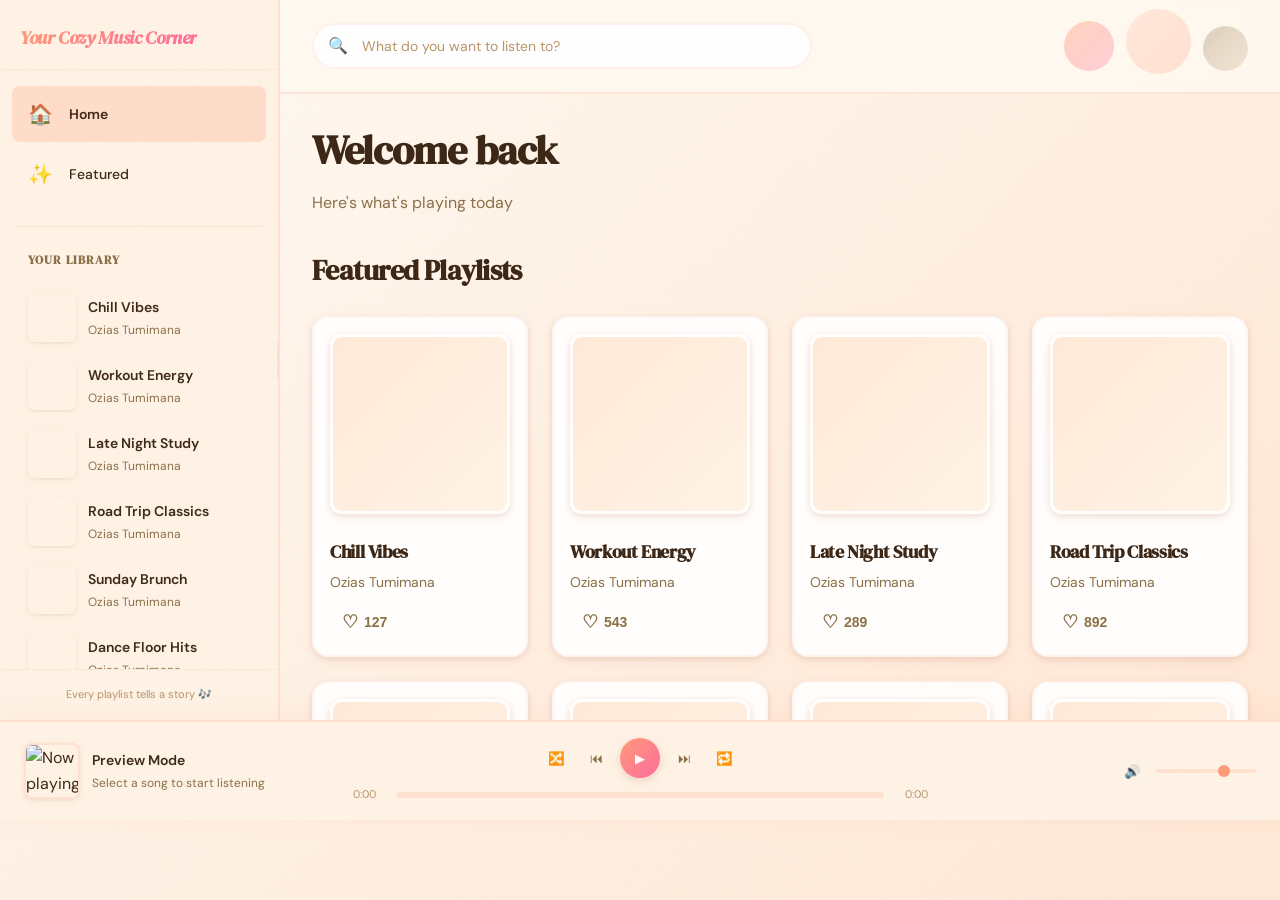
==== music-playlist-creator/app.html @ ff2e322c "final" ====
<!DOCTYPE html>
<html lang="en">
<head>
    <meta charset="UTF-8">
    <meta name="viewport" content="width=device-width, initial-scale=1.0">

    <title>Your Cozy Music Corner</title>
    <link rel="icon" type="image/svg+xml" href="assets/favicon.svg">

    <!-- Google Fonts -->
    <link rel="preconnect" href="https://fonts.googleapis.com">
    <link rel="preconnect" href="https://fonts.gstatic.com" crossorigin>
    <link href="https://fonts.googleapis.com/css2?family=DM+Sans:wght@400;500;600;700&family=DM+Serif+Display:ital@0;1&display=swap" rel="stylesheet">

    <link rel="stylesheet" href="style.css">
    <link rel="stylesheet" href="themes/theme-warm-lofi.css">
    <link rel="stylesheet" href="app-layout.css">
</head>
<body class="app-layout">
    <!-- Left Sidebar: Library (Resizable) -->
    <aside class="app-sidebar" id="app-sidebar">
        <div class="sidebar-header">
            <h1 class="sidebar-logo">Your Cozy Music Corner</h1>
        </div>

        <nav class="sidebar-nav">
            <a href="#" class="sidebar-link active" data-view="home">
                <span class="sidebar-icon">🏠</span>
                <span class="sidebar-text">Home</span>
            </a>
            <a href="#" class="sidebar-link" data-view="featured">
                <span class="sidebar-icon">✨</span>
                <span class="sidebar-text">Featured</span>
            </a>
        </nav>

        <div class="sidebar-divider"></div>

        <div class="sidebar-section">
            <h3 class="sidebar-section-title">Your Library</h3>
            <div class="library-playlists" id="library-playlists">
                <!-- Playlists will be loaded here -->
            </div>
        </div>

        <div class="sidebar-footer">
            <p class="sidebar-tagline">Every playlist tells a story 🎶</p>
        </div>

        <!-- Resize Handle -->
        <div class="sidebar-resize-handle" id="sidebar-resize-handle"></div>
    </aside>

    <!-- Main Content Area -->
    <main class="app-main" id="app-main">
        <div class="main-header">
            <div class="main-header-content">
                <div class="search-container-main">
                    <span class="search-icon">🔍</span>
                    <input
                        type="text"
                        id="main-search-input"
                        class="search-input"
                        placeholder="What do you want to listen to?"
                        aria-label="Search playlists">
                </div>
                <div class="header-graphic">
                    <div class="orb orb-1"></div>
                    <div class="orb orb-2"></div>
                    <div class="orb orb-3"></div>
                </div>
            </div>
        </div>

        <div class="main-content" id="main-content">
            <!-- Dynamic content loads here -->
        </div>
    </main>

    <!-- Bottom Playbar (Persistent) -->
    <div class="playbar" id="playbar">
        <div class="playbar-content">
            <!-- Left: Current Song Info -->
            <div class="playbar-left">
                <img src="assets/img/song.png" alt="Now playing" class="playbar-cover" id="playbar-cover">
                <div class="playbar-info">
                    <p class="playbar-title" id="playbar-title">Preview Mode</p>
                    <p class="playbar-artist" id="playbar-artist">Select a song to start listening</p>
                </div>
            </div>

            <!-- Center: Playback Controls -->
            <div class="playbar-center">
                <div class="playback-controls">
                    <button class="control-btn" id="shuffle-btn" aria-label="Shuffle">
                        <span class="control-icon">🔀</span>
                    </button>
                    <button class="control-btn" id="previous-btn" aria-label="Previous">
                        <span class="control-icon">⏮</span>
                    </button>
                    <button class="control-btn-large" id="play-pause-btn" aria-label="Play">
                        <span class="control-icon">▶</span>
                    </button>
                    <button class="control-btn" id="next-btn" aria-label="Next">
                        <span class="control-icon">⏭</span>
                    </button>
                    <button class="control-btn" id="repeat-btn" aria-label="Repeat">
                        <span class="control-icon">🔁</span>
                    </button>
                </div>
                <div class="progress-container">
                    <span class="progress-time" id="current-time">0:00</span>
                    <div class="progress-bar" id="progress-bar">
                        <div class="progress-fill" id="progress-fill"></div>
                    </div>
                    <span class="progress-time" id="total-time">0:00</span>
                </div>
            </div>

            <!-- Right: Volume -->
            <div class="playbar-right">
                <div class="volume-control">
                    <button class="control-btn" id="volume-btn" aria-label="Mute">
                        <span class="control-icon">🔊</span>
                    </button>
                    <input type="range" min="0" max="100" value="70" class="volume-slider" id="volume-slider" aria-label="Volume">
                </div>
            </div>
        </div>
    </div>

    <!-- Modal for playlist details -->
    <div id="playlist-modal" class="modal-overlay hidden">
        <div class="modal-content">
            <button class="close-button" aria-label="Close modal">&times;</button>

            <div class="modal-header">
                <img src="assets/img/playlist.png" alt="Playlist cover" class="modal-playlist-cover">
                <div class="modal-playlist-info">
                    <h2 class="modal-playlist-title">Playlist Title</h2>
                    <p class="modal-playlist-creator">Creator Name</p>
                </div>
            </div>

            <div class="modal-body">
                <div class="modal-actions">
                    <button class="shuffle-button" aria-label="Shuffle songs">
                        <span class="shuffle-icon">🔀</span> Shuffle
                    </button>
                    <button class="ai-description-button" aria-label="Get AI description">
                        <span class="ai-icon">✨</span> Get Description
                    </button>
                </div>

                <div class="ai-description-container hidden">
                    <h3 class="ai-description-label">AI Description</h3>
                    <p class="ai-description-text"></p>
                </div>

                <ul class="song-list"></ul>
            </div>
        </div>
    </div>

    <script src="musicPlayer.js"></script>
    <script src="app.js"></script>
</body>
</html>
---- music-playlist-creator/style.css ----
/* ===================================
   CSS VARIABLES - SPOTIFY DARK THEME
   =================================== */
:root {
    --bg-primary: #121212;
    --bg-secondary: #181818;
    --bg-tertiary: #282828;
    --bg-hover: #2a2a2a;

    --text-primary: #FFFFFF;
    --text-secondary: #B3B3B3;
    --text-muted: #6A6A6A;

    --accent-green: #1DB954;
    --accent-green-hover: #1ED760;
    --accent-red: #FF4646;

    --shadow-sm: 0 2px 8px rgba(0, 0, 0, 0.3);
    --shadow-md: 0 4px 12px rgba(0, 0, 0, 0.4);
    --shadow-lg: 0 8px 24px rgba(0, 0, 0, 0.5);
    --shadow-xl: 0 20px 60px rgba(0, 0, 0, 0.6);

    --radius-sm: 4px;
    --radius-md: 8px;
    --radius-lg: 12px;
    --radius-xl: 16px;

    --transition-fast: 150ms ease;
    --transition-normal: 300ms ease;
    --transition-slow: 500ms ease;
}

/* ===================================
   RESET & BASE STYLES
   =================================== */
* {
    margin: 0;
    padding: 0;
    box-sizing: border-box;
}

body {
    font-family: 'Inter', -apple-system, BlinkMacSystemFont, 'Segoe UI', 'Roboto', sans-serif;
    background-color: var(--bg-primary);
    color: var(--text-primary);
    line-height: 1.6;
    min-height: 100vh;
    display: flex;
    flex-direction: column;
}

/* ===================================
   HEADER STYLES
   Purpose: Create a sticky, glassmorphism header that stands out from content
   =================================== */
.site-header {
    background: rgba(18, 18, 18, 0.95);
    backdrop-filter: blur(10px);
    border-bottom: 1px solid rgba(255, 255, 255, 0.05);
    position: sticky;
    top: 0;
    z-index: 100;
    box-shadow: var(--shadow-sm);
}

.header-content {
    max-width: 1400px;
    margin: 0 auto;
    padding: 16px 40px;
    display: flex;
    justify-content: center;
    align-items: center;
    gap: 32px;
    position: relative;
}

.header-left {
    position: absolute;
    left: 40px;
}

.header-center {
    flex: 0 1 600px;
    max-width: 600px;
}

.header-right {
    position: absolute;
    right: 40px;
}

.site-title {
    font-size: 24px;
    font-weight: 700;
    background: linear-gradient(135deg, var(--accent-green), #1ED760);
    -webkit-background-clip: text;
    -webkit-text-fill-color: transparent;
    background-clip: text;
    letter-spacing: -0.5px;
    white-space: nowrap;
}

.main-nav {
    display: flex;
    gap: 32px;
}

.nav-link {
    color: var(--text-secondary);
    text-decoration: none;
    font-size: 16px;
    font-weight: 600;
    position: relative;
    transition: color var(--transition-fast);
    padding: 8px 0;
}

.nav-link:hover {
    color: var(--text-primary);
}

.nav-link.active {
    color: var(--text-primary);
}

.nav-link.active::after {
    content: '';
    position: absolute;
    bottom: 0;
    left: 0;
    width: 100%;
    height: 2px;
    background: var(--accent-green);
    border-radius: 2px;
}

/* ===================================
   MAIN CONTENT AREA
   =================================== */
.main-content {
    flex: 1;
    max-width: 1400px;
    width: 100%;
    margin: 0 auto;
    padding: 40px;
}

.playlist-gallery {
    width: 100%;
}

.gallery-subtitle {
    text-align: center;
    font-size: 18px;
    color: var(--text-secondary);
    margin-bottom: 32px;
    font-weight: 500;
    letter-spacing: 0.5px;
}

/* ===================================
   SEARCH BAR (IN HEADER - SPOTIFY STYLE)
   =================================== */
.search-container {
    position: relative;
    width: 100%;
}

.search-input {
    width: 100%;
    padding: 12px 48px;
    background: var(--bg-secondary);
    border: none;
    border-radius: 500px;
    color: var(--text-primary);
    font-size: 14px;
    transition: all var(--transition-fast);
}

.search-input:focus {
    outline: none;
    background: var(--bg-tertiary);
    box-shadow: 0 0 0 2px var(--accent-green);
}

.search-input::placeholder {
    color: var(--text-muted);
}

.search-icon {
    position: absolute;
    left: 18px;
    top: 50%;
    transform: translateY(-50%);
    font-size: 16px;
    pointer-events: none;
    color: var(--text-muted);
}

/* ===================================
   GALLERY HEADER (SORT ONLY)
   =================================== */
.gallery-header {
    display: flex;
    justify-content: space-between;
    align-items: center;
    margin-bottom: 32px;
    flex-wrap: wrap;
    gap: 16px;
}

.sort-container {
    display: flex;
    align-items: center;
    gap: 12px;
}

.sort-label {
    font-size: 14px;
    font-weight: 600;
    color: var(--text-secondary);
    white-space: nowrap;
}

.sort-select {
    padding: 8px 16px;
    background: transparent;
    border: 1px solid rgba(255, 255, 255, 0.1);
    border-radius: var(--radius-md);
    color: var(--text-primary);
    font-size: 13px;
    font-weight: 600;
    cursor: pointer;
    transition: all var(--transition-fast);
    min-width: 140px;
}

.sort-select:hover {
    background: var(--bg-secondary);
}

.sort-select:focus {
    outline: none;
    border-color: var(--accent-green);
}

/* ===================================
   PLAYLIST CARDS GRID
   Purpose: Create a responsive grid that displays 4-6 cards per row with consistent spacing
   =================================== */
.playlist-cards {
    display: grid;
    grid-template-columns: repeat(auto-fill, minmax(240px, 1fr));
    gap: 24px;
    animation: fadeIn var(--transition-slow);
}

.no-playlists,
.error-message {
    grid-column: 1 / -1;
    text-align: center;
    padding: 60px 20px;
    color: var(--text-secondary);
    font-size: 18px;
}

.error-message {
    color: var(--accent-red);
}

/* Loading skeleton screens */
.skeleton-card {
    background: var(--bg-secondary);
    border-radius: var(--radius-lg);
    padding: 16px;
    animation: pulse 1.5s ease-in-out infinite;
}

.skeleton-cover {
    width: 100%;
    aspect-ratio: 1 / 1;
    background: linear-gradient(90deg, var(--bg-tertiary) 25%, var(--bg-hover) 50%, var(--bg-tertiary) 75%);
    background-size: 200% 100%;
    border-radius: var(--radius-md);
    animation: shimmer 2s infinite;
    margin-bottom: 16px;
}

.skeleton-title {
    height: 20px;
    background: linear-gradient(90deg, var(--bg-tertiary) 25%, var(--bg-hover) 50%, var(--bg-tertiary) 75%);
    background-size: 200% 100%;
    border-radius: 4px;
    margin-bottom: 8px;
    animation: shimmer 2s infinite;
}

.skeleton-text {
    height: 14px;
    width: 60%;
    background: linear-gradient(90deg, var(--bg-tertiary) 25%, var(--bg-hover) 50%, var(--bg-tertiary) 75%);
    background-size: 200% 100%;
    border-radius: 4px;
    animation: shimmer 2s infinite;
}

@keyframes shimmer {
    0% { background-position: 200% 0; }
    100% { background-position: -200% 0; }
}

@keyframes pulse {
    0%, 100% { opacity: 1; }
    50% { opacity: 0.8; }
}

@keyframes fadeIn {
    from {
        opacity: 0;
        transform: translateY(20px);
    }
    to {
        opacity: 1;
        transform: translateY(0);
    }
}

/* ===================================
   PLAYLIST CARD
   Purpose: Cards should lift on hover with shadow, feel interactive and premium
   =================================== */
.playlist-card {
    background: var(--bg-secondary);
    border-radius: var(--radius-lg);
    padding: 16px;
    transition: all var(--transition-normal);
    cursor: pointer;
    position: relative;
    overflow: hidden;
}

.playlist-card::before {
    content: '';
    position: absolute;
    top: 0;
    left: 0;
    right: 0;
    bottom: 0;
    background: linear-gradient(135deg, rgba(29, 185, 84, 0.1), rgba(30, 215, 96, 0.05));
    opacity: 0;
    transition: opacity var(--transition-normal);
}

.playlist-card:hover {
    background: var(--bg-tertiary);
    transform: translateY(-8px);
    box-shadow: var(--shadow-lg);
}

.playlist-card:hover::before {
    opacity: 1;
}

.playlist-cover-wrapper {
    position: relative;
    margin-bottom: 16px;
}

.genre-tag {
    display: none;
}

.playlist-cover {
    width: 100%;
    aspect-ratio: 1 / 1;
    object-fit: cover;
    border-radius: var(--radius-md);
    box-shadow: var(--shadow-md);
    transition: transform var(--transition-normal);
    background: linear-gradient(135deg, var(--bg-tertiary) 0%, var(--bg-secondary) 100%);
}

/* Fallback for broken images - shows a music note icon */
.playlist-cover[src*="unsplash"] {
    position: relative;
}

.playlist-cover:not([src]), .playlist-cover[src=""] {
    background: linear-gradient(135deg, var(--bg-tertiary) 0%, var(--bg-secondary) 100%);
}

.playlist-card:hover .playlist-cover {
    transform: scale(1.05);
}

.playlist-info {
    position: relative;
    z-index: 1;
}

.playlist-title {
    font-size: 18px;
    font-weight: 700;
    color: var(--text-primary);
    margin-bottom: 4px;
    overflow: hidden;
    text-overflow: ellipsis;
    white-space: nowrap;
}

.playlist-creator {
    font-size: 14px;
    color: var(--text-secondary);
    margin-bottom: 12px;
}

.playlist-footer {
    display: flex;
    align-items: center;
    justify-content: flex-start;
}

/* Playlist Actions Container */
.playlist-actions {
    display: flex;
    align-items: center;
    justify-content: flex-start;
    position: relative;
    z-index: 10;
    margin-top: 8px;
}

/* ===================================
   LIKE BUTTON
   Purpose: Instagram-style heart animation with smooth color transition
   =================================== */
.like-button {
    background: none;
    border: none;
    color: var(--text-secondary);
    cursor: pointer;
    display: flex;
    align-items: center;
    gap: 6px;
    font-size: 14px;
    font-weight: 600;
    padding: 6px 12px;
    border-radius: var(--radius-sm);
    transition: all var(--transition-fast);
    position: relative;
    z-index: 20;
}

.like-button:hover {
    background: rgba(255, 255, 255, 0.1);
}

.heart-icon {
    font-size: 18px;
    transition: transform var(--transition-fast);
}

.like-button:hover .heart-icon {
    transform: scale(1.2);
}

.like-button.liked {
    color: var(--accent-red);
}

.like-button.liked .heart-icon {
    animation: heartPop 0.3s ease;
}

@keyframes heartPop {
    0% { transform: scale(1); }
    50% { transform: scale(1.3); }
    100% { transform: scale(1); }
}

/* ===================================
   FOOTER
   Purpose: Subtle footer that doesn't compete with main content
   =================================== */
.site-footer {
    background: var(--bg-secondary);
    border-top: 1px solid rgba(255, 255, 255, 0.05);
    padding: 40px 40px 24px;
    color: var(--text-muted);
    margin-top: auto;
    margin-bottom: 84px;
}

.footer-content {
    max-width: 1400px;
    margin: 0 auto;
    display: grid;
    grid-template-columns: repeat(auto-fit, minmax(200px, 1fr));
    gap: 32px;
    margin-bottom: 24px;
}

.footer-section {
    display: flex;
    flex-direction: column;
    gap: 12px;
}

.footer-heading {
    font-size: 16px;
    font-weight: 700;
    color: var(--text-primary);
    margin: 0;
}

.footer-tagline {
    font-size: 14px;
    color: var(--text-secondary);
    margin: 0;
}

.footer-subheading {
    font-size: 14px;
    font-weight: 600;
    color: var(--text-primary);
    margin: 0 0 8px 0;
}

.footer-links {
    list-style: none;
    padding: 0;
    margin: 0;
    display: flex;
    flex-direction: column;
    gap: 8px;
}

.footer-link {
    color: var(--text-secondary);
    text-decoration: none;
    font-size: 14px;
    transition: color var(--transition-fast);
}

.footer-link:hover {
    color: var(--text-primary);
}

.footer-social {
    display: flex;
    gap: 16px;
}

.social-icon {
    font-size: 24px;
    text-decoration: none;
    transition: transform var(--transition-fast);
}

.social-icon:hover {
    transform: scale(1.2);
}

.footer-bottom {
    text-align: center;
    padding-top: 24px;
    border-top: 1px solid rgba(255, 255, 255, 0.05);
    font-size: 12px;
    color: var(--text-muted);
}

/* ===================================
   MODAL OVERLAY
   Purpose: Full-viewport overlay with blur and dark background
   =================================== */
.modal-overlay {
    position: fixed;
    top: 0;
    left: 0;
    width: 100%;
    height: 100%;
    background: rgba(0, 0, 0, 0.85);
    backdrop-filter: blur(8px);
    display: flex;
    justify-content: center;
    align-items: center;
    z-index: 2000;
    padding: 20px;
    animation: fadeInModal 0.3s ease;
}

@keyframes fadeInModal {
    from {
        opacity: 0;
    }
    to {
        opacity: 1;
    }
}

.modal-overlay.hidden {
    display: none;
}

/* ===================================
   MODAL CONTENT
   Purpose: Premium floating card with smooth entrance animation
   =================================== */
.modal-content {
    background: var(--bg-secondary);
    border-radius: var(--radius-xl);
    max-width: 800px;
    width: 100%;
    max-height: 90vh;
    overflow-y: auto;
    box-shadow: var(--shadow-xl);
    position: relative;
    animation: slideUp 0.3s ease;
}

@keyframes slideUp {
    from {
        opacity: 0;
        transform: translateY(50px) scale(0.95);
    }
    to {
        opacity: 1;
        transform: translateY(0) scale(1);
    }
}

.close-button {
    position: absolute;
    top: 20px;
    right: 20px;
    background: rgba(255, 255, 255, 0.1);
    border: none;
    color: var(--text-secondary);
    font-size: 28px;
    width: 40px;
    height: 40px;
    border-radius: 50%;
    cursor: pointer;
    display: flex;
    align-items: center;
    justify-content: center;
    transition: all var(--transition-fast);
    z-index: 10;
}

.close-button:hover {
    background: rgba(255, 255, 255, 0.2);
    color: var(--text-primary);
    transform: rotate(90deg);
}

/* ===================================
   MODAL HEADER
   Purpose: Display playlist info prominently at top of modal
   =================================== */
.modal-header {
    display: flex;
    gap: 24px;
    padding: 40px;
    border-bottom: 1px solid rgba(255, 255, 255, 0.1);
    align-items: center;
}

.modal-playlist-cover {
    width: 180px;
    height: 180px;
    object-fit: cover;
    border-radius: var(--radius-lg);
    box-shadow: var(--shadow-lg);
    flex-shrink: 0;
}

.modal-playlist-info {
    flex: 1;
}

.modal-playlist-title {
    font-size: 32px;
    font-weight: 700;
    color: var(--text-primary);
    margin-bottom: 8px;
}

.modal-playlist-creator {
    font-size: 16px;
    color: var(--text-secondary);
}

/* ===================================
   MODAL BODY & ACTIONS
   =================================== */
.modal-body {
    padding: 32px 40px 40px;
}

.modal-actions {
    display: flex;
    gap: 16px;
    margin-bottom: 24px;
}

.shuffle-button {
    background: var(--accent-green);
    color: var(--text-primary);
    border: none;
    padding: 12px 24px;
    border-radius: 24px;
    font-size: 14px;
    font-weight: 600;
    cursor: pointer;
    display: flex;
    align-items: center;
    gap: 8px;
    transition: all var(--transition-fast);
    box-shadow: var(--shadow-sm);
}

.shuffle-button:hover {
    background: var(--accent-green-hover);
    transform: scale(1.05);
    box-shadow: var(--shadow-md);
}

.shuffle-button:active {
    transform: scale(0.98);
}

.ai-description-button {
    background: linear-gradient(135deg, #667eea 0%, #764ba2 100%);
    color: var(--text-primary);
    border: none;
    padding: 12px 24px;
    border-radius: 24px;
    font-size: 14px;
    font-weight: 600;
    cursor: pointer;
    display: flex;
    align-items: center;
    gap: 8px;
    transition: all var(--transition-fast);
    box-shadow: var(--shadow-sm);
}

.ai-description-button:hover {
    transform: scale(1.05);
    box-shadow: var(--shadow-md);
}

.ai-description-button:active {
    transform: scale(0.98);
}

.ai-description-button:disabled {
    opacity: 0.6;
    cursor: not-allowed;
    transform: scale(1);
}

/* AI Description Container */
.ai-description-container {
    background: var(--bg-tertiary);
    border-left: 3px solid #667eea;
    padding: 20px;
    border-radius: var(--radius-md);
    margin-bottom: 24px;
    animation: slideDown 0.3s ease;
}

.ai-description-container.hidden {
    display: none;
}

@keyframes slideDown {
    from {
        opacity: 0;
        transform: translateY(-10px);
    }
    to {
        opacity: 1;
        transform: translateY(0);
    }
}

.ai-description-label {
    font-size: 14px;
    font-weight: 600;
    color: #667eea;
    text-transform: uppercase;
    letter-spacing: 0.5px;
    margin-bottom: 12px;
}

.ai-description-text {
    font-size: 16px;
    line-height: 1.6;
    color: var(--text-primary);
    margin: 0;
}

.ai-description-text.loading {
    color: var(--text-secondary);
    font-style: italic;
}

/* ===================================
   SONG LIST
   Purpose: Clean, scannable list with alternating subtle backgrounds
   =================================== */
.song-list {
    list-style: none;
    display: flex;
    flex-direction: column;
    gap: 8px;
}

.song-item {
    display: flex;
    align-items: center;
    gap: 16px;
    padding: 12px;
    border-radius: var(--radius-md);
    transition: background var(--transition-fast);
    position: relative;
}

.song-play-button {
    width: 36px;
    height: 36px;
    border-radius: 50%;
    background: linear-gradient(135deg, var(--accent-green), var(--accent-green-hover));
    border: none;
    cursor: pointer;
    display: flex;
    align-items: center;
    justify-content: center;
    font-size: 14px;
    flex-shrink: 0;
    transition: all 0.3s cubic-bezier(0.4, 0, 0.2, 1);
    box-shadow: var(--shadow-sm);
}

.song-play-button:hover {
    transform: scale(1.1);
    box-shadow: var(--shadow-md);
}

.song-play-button:active {
    transform: scale(0.95);
}

.song-play-button.playing {
    background: linear-gradient(135deg, #FF6B9D, #FF8FB4);
}

.song-item:hover {
    background: var(--bg-tertiary);
}

.song-item:nth-child(odd) {
    background: rgba(255, 255, 255, 0.02);
}

.song-item:nth-child(odd):hover {
    background: var(--bg-tertiary);
}

.song-cover {
    width: 48px;
    height: 48px;
    object-fit: cover;
    border-radius: var(--radius-sm);
    flex-shrink: 0;
}

.song-info {
    flex: 1;
    min-width: 0;
}

.song-title {
    font-size: 16px;
    font-weight: 600;
    color: var(--text-primary);
    overflow: hidden;
    text-overflow: ellipsis;
    white-space: nowrap;
    margin-bottom: 2px;
}

.song-artist {
    font-size: 14px;
    color: var(--text-secondary);
    overflow: hidden;
    text-overflow: ellipsis;
    white-space: nowrap;
}

.song-album {
    font-size: 12px;
    color: var(--text-muted);
    overflow: hidden;
    text-overflow: ellipsis;
    white-space: nowrap;
    margin-top: 2px;
}

.song-duration {
    font-size: 14px;
    color: var(--text-secondary);
    font-variant-numeric: tabular-nums;
    flex-shrink: 0;
}

/* ===================================
   RESPONSIVE DESIGN
   =================================== */

@media (max-width: 1024px) {
    .playlist-cards {
        grid-template-columns: repeat(auto-fill, minmax(200px, 1fr));
        gap: 20px;
    }

    .main-content {
        padding: 32px 24px;
    }
}

@media (max-width: 968px) {
    .header-content {
        flex-direction: column;
        gap: 16px;
    }

    .header-left {
        position: static;
        order: 1;
    }

    .header-center {
        order: 2;
        width: 100%;
        max-width: 100%;
    }

    .header-right {
        position: static;
        order: 3;
    }
}

@media (max-width: 768px) {
    .header-content {
        padding: 16px 24px;
    }

    .site-title {
        font-size: 20px;
    }

    .main-nav {
        gap: 20px;
    }

    .search-input {
        font-size: 14px;
        padding: 10px 40px;
    }

    .playlist-cards {
        grid-template-columns: repeat(auto-fill, minmax(160px, 1fr));
        gap: 16px;
    }

    .modal-header {
        flex-direction: column;
        text-align: center;
        padding: 32px 24px;
    }

    .modal-playlist-cover {
        width: 200px;
        height: 200px;
    }

    .modal-playlist-title {
        font-size: 24px;
    }

    .modal-body {
        padding: 24px;
    }

    .song-item {
        gap: 12px;
    }

    .song-album {
        display: none;
    }
}

@media (max-width: 480px) {
    .playlist-cards {
        grid-template-columns: repeat(auto-fill, minmax(140px, 1fr));
        gap: 12px;
    }

    .main-content {
        padding: 20px 16px;
    }

    .site-footer {
        padding: 16px;
        font-size: 12px;
    }
}

/* ===================================
   NOW PLAYING BAR
   Purpose: Fixed bottom bar showing current track
   =================================== */
.now-playing-bar {
    position: fixed;
    bottom: 0;
    left: 0;
    right: 0;
    background: var(--bg-secondary);
    border-top: 1px solid rgba(255, 255, 255, 0.1);
    padding: 12px 24px;
    z-index: 1000;
    transition: transform var(--transition-normal);
}

.now-playing-bar.hidden {
    transform: translateY(100%);
}

.now-playing-content {
    max-width: 1400px;
    margin: 0 auto;
    display: grid;
    grid-template-columns: 1fr 2fr 1fr;
    gap: 24px;
    align-items: center;
}

.now-playing-left {
    display: flex;
    align-items: center;
    gap: 12px;
    min-width: 0;
}

.now-playing-cover {
    width: 56px;
    height: 56px;
    border-radius: var(--radius-sm);
    object-fit: cover;
    flex-shrink: 0;
    box-shadow: var(--shadow-sm);
}

.now-playing-info {
    min-width: 0;
    flex: 1;
}

.now-playing-title {
    font-size: 14px;
    font-weight: 600;
    color: var(--text-primary);
    margin: 0;
    overflow: hidden;
    text-overflow: ellipsis;
    white-space: nowrap;
}

.now-playing-artist {
    font-size: 12px;
    color: var(--text-secondary);
    margin: 0;
    overflow: hidden;
    text-overflow: ellipsis;
    white-space: nowrap;
}

.now-playing-center {
    display: flex;
    flex-direction: column;
    gap: 8px;
}

.progress-container {
    width: 100%;
}

.progress-bar {
    width: 100%;
    height: 4px;
    background: var(--bg-tertiary);
    border-radius: 2px;
    overflow: hidden;
}

.progress-fill {
    height: 100%;
    background: var(--accent-green);
    width: 0%;
    transition: width 0.1s linear;
}

@keyframes progressAnimate {
    from {
        width: 0%;
    }
    to {
        width: 100%;
    }
}

.now-playing-right {
    display: flex;
    justify-content: flex-end;
    align-items: center;
}

.volume-icon {
    font-size: 20px;
    color: var(--text-secondary);
}

@media (max-width: 768px) {
    .now-playing-content {
        grid-template-columns: 1fr auto;
        gap: 12px;
    }

    .now-playing-center {
        grid-column: 1 / -1;
        order: 3;
    }

    .now-playing-left {
        order: 1;
    }

    .now-playing-right {
        order: 2;
    }

    .now-playing-cover {
        width: 48px;
        height: 48px;
    }
}

/* Add padding to body to account for fixed now-playing bar */
body {
    padding-bottom: 84px;
}

/* ===================================
   CUSTOM SCROLLBAR (WEBKIT BROWSERS)
   Purpose: Match Spotify's sleek scrollbar design
   =================================== */
::-webkit-scrollbar {
    width: 12px;
}

::-webkit-scrollbar-track {
    background: var(--bg-primary);
}

::-webkit-scrollbar-thumb {
    background: var(--bg-tertiary);
    border-radius: 6px;
}

::-webkit-scrollbar-thumb:hover {
    background: var(--bg-hover);
}

/* ===================================
   FEATURED PAGE LAYOUT
   Purpose: Hero-style split layout showcasing one playlist
   =================================== */
.featured-main {
    flex: 1;
    padding: 40px 20px;
    max-width: 1400px;
    margin: 0 auto;
    width: 100%;
}

.featured-container {
    display: grid;
    grid-template-columns: 40% 60%;
    gap: 60px;
    min-height: 600px;
}

/* Left side: Hero section with large cover */
.featured-hero {
    display: flex;
    flex-direction: column;
    align-items: center;
    gap: 24px;
    position: sticky;
    top: 40px;
    height: fit-content;
}

.featured-cover {
    width: 100%;
    max-width: 400px;
    aspect-ratio: 1 / 1;
    object-fit: cover;
    border-radius: var(--radius-lg);
    box-shadow: var(--shadow-xl);
    transition: transform var(--transition-normal);
}

.featured-cover:hover {
    transform: scale(1.02);
}

.featured-info {
    text-align: center;
    width: 100%;
}

.featured-title {
    font-size: 32px;
    font-weight: 700;
    margin-bottom: 8px;
    color: var(--text-primary);
}

.featured-creator {
    font-size: 18px;
    color: var(--text-secondary);
    margin-bottom: 16px;
}

.featured-like-button {
    background: none;
    border: 2px solid var(--text-secondary);
    color: var(--text-secondary);
    cursor: pointer;
    display: inline-flex;
    align-items: center;
    gap: 8px;
    font-size: 16px;
    font-weight: 600;
    padding: 10px 20px;
    border-radius: 24px;
    transition: all var(--transition-fast);
}

.featured-like-button:hover {
    border-color: var(--text-primary);
    color: var(--text-primary);
    transform: scale(1.05);
}

.featured-like-button.liked {
    border-color: var(--accent-red);
    color: var(--accent-red);
}

.featured-like-button .heart-icon {
    font-size: 20px;
}

/* Right side: Song list */
.featured-songs-container {
    display: flex;
    flex-direction: column;
    gap: 20px;
}

.featured-songs-header {
    font-size: 24px;
    font-weight: 700;
    color: var(--text-primary);
    border-bottom: 2px solid var(--bg-tertiary);
    padding-bottom: 12px;
}

.featured-song-list {
    list-style: none;
    display: flex;
    flex-direction: column;
    gap: 8px;
}

/* Reuse song-item styles from modal */
.featured-song-list .song-item {
    background: var(--bg-secondary);
    padding: 12px;
    border-radius: var(--radius-md);
    display: flex;
    align-items: center;
    gap: 16px;
    transition: background var(--transition-fast);
}

.featured-song-list .song-item:hover {
    background: var(--bg-tertiary);
}

/* Responsive: Stack vertically on mobile */
@media (max-width: 968px) {
    .featured-container {
        grid-template-columns: 1fr;
        gap: 40px;
    }

    .featured-hero {
        position: static;
    }

    .featured-cover {
        max-width: 300px;
    }

    .featured-title {
        font-size: 28px;
    }
}
---- music-playlist-creator/themes/theme-warm-lofi.css ----
/* ===================================
   THEME: WARM LO-FI (Peachy Cream)
   Vibe: Cozy coffee shop, soft sunset
   =================================== */

:root {
    /* Warm cream background with peachy accents */
    --bg-primary: #FFF8F0;
    --bg-secondary: #FFF3E6;
    --bg-tertiary: #FFE8D6;
    --bg-hover: #FFE0CC;

    --text-primary: #3D2817;
    --text-secondary: #8B6F47;
    --text-muted: #B8956A;

    --accent-green: #FF9A76;  /* Peachy coral */
    --accent-green-hover: #FF8C5A;
    --accent-red: #FF6B6B;

    /* Enhanced colored shadows with peachy glow */
    --shadow-sm: 0 2px 8px rgba(255, 154, 118, 0.1), 0 1px 3px rgba(61, 40, 23, 0.08);
    --shadow-md: 0 4px 12px rgba(255, 154, 118, 0.15), 0 2px 6px rgba(61, 40, 23, 0.1);
    --shadow-lg: 0 8px 24px rgba(255, 154, 118, 0.2), 0 4px 12px rgba(61, 40, 23, 0.12);
    --shadow-xl: 0 20px 60px rgba(255, 154, 118, 0.25), 0 8px 24px rgba(61, 40, 23, 0.15);
    --shadow-glow: 0 0 20px rgba(255, 154, 118, 0.3), 0 0 40px rgba(255, 154, 118, 0.15);

    --radius-sm: 8px;
    --radius-md: 12px;
    --radius-lg: 16px;
    --radius-xl: 24px;
}

/* Custom Typography */
body {
    font-family: 'DM Sans', -apple-system, BlinkMacSystemFont, 'Segoe UI', sans-serif;
}

h1, h2, h3, h4, h5, h6,
.site-title,
.playlist-title,
.modal-playlist-title,
.featured-title,
.gallery-subtitle {
    font-family: 'DM Serif Display', Georgia, serif;
    letter-spacing: -0.02em;
}

.site-title {
    font-style: italic;
}

body {
    background: linear-gradient(135deg, #FFF8F0 0%, #FFE8D6 100%);
}

.site-header {
    background: rgba(255, 248, 240, 0.95);
    border-bottom: 2px solid rgba(255, 154, 118, 0.2);
}

.site-title {
    background: linear-gradient(135deg, #FF9A76, #FF6B9D);
    -webkit-background-clip: text;
    -webkit-text-fill-color: transparent;
    background-clip: text;
}

.playlist-card {
    background: rgba(255, 255, 255, 0.9);
    backdrop-filter: blur(10px);
    border: 2px solid rgba(255, 154, 118, 0.1);
    box-shadow: var(--shadow-md);
    transition: all 0.4s cubic-bezier(0.4, 0, 0.2, 1);
}

.playlist-card::before {
    background: linear-gradient(135deg, rgba(255, 154, 118, 0.15), rgba(255, 107, 157, 0.1));
}

.playlist-card:hover {
    border-color: rgba(255, 154, 118, 0.3);
    box-shadow: var(--shadow-xl), var(--shadow-glow);
    transform: translateY(-12px) scale(1.02);
}

/* Polaroid-style cover frames */
.playlist-cover-wrapper {
    position: relative;
    margin-bottom: 16px;
}

.playlist-cover {
    width: 100%;
    aspect-ratio: 1 / 1;
    object-fit: cover;
    border-radius: 12px;
    box-shadow: var(--shadow-md);
    transition: all 0.4s cubic-bezier(0.4, 0, 0.2, 1);
    border: 3px solid rgba(255, 255, 255, 0.95);
    background: linear-gradient(135deg, var(--bg-tertiary) 0%, var(--bg-secondary) 100%);
}

.playlist-cover::before {
    content: '';
    position: absolute;
    inset: 0;
    border-radius: 12px;
    background: linear-gradient(135deg, rgba(255, 154, 118, 0.15), rgba(255, 107, 157, 0.1));
    opacity: 0;
    transition: opacity 0.4s ease;
}

.playlist-card:hover .playlist-cover {
    transform: scale(1.05) rotate(2deg);
    box-shadow: var(--shadow-lg);
    border-color: rgba(255, 255, 255, 1);
}

.playlist-card:hover .playlist-cover::before {
    opacity: 1;
}

/* Genre tags - floating badges */
.genre-tag {
    position: absolute;
    top: 12px;
    right: 12px;
    padding: 6px 14px;
    border-radius: 20px;
    font-size: 12px;
    font-weight: 600;
    font-family: 'DM Sans', sans-serif;
    letter-spacing: 0.3px;
    backdrop-filter: blur(12px);
    box-shadow: var(--shadow-sm);
    z-index: 2;
    transition: all var(--transition-fast);
}

/* Genre tag colors */
.genre-tag {
    background: rgba(255, 154, 118, 0.9);
    color: #FFF;
}

.playlist-card:hover .genre-tag {
    transform: translateY(-2px) scale(1.05);
    box-shadow: var(--shadow-md);
}

/* Add texture overlay with musical elements */
body::before {
    content: '';
    position: fixed;
    top: 0;
    left: 0;
    right: 0;
    bottom: 0;
    background-image: url('data:image/svg+xml;utf8,<svg xmlns="http://www.w3.org/2000/svg" width="100" height="100"><filter id="noise"><feTurbulence type="fractalNoise" baseFrequency="0.9" numOctaves="4" /></filter><rect width="100" height="100" filter="url(%23noise)" opacity="0.03" /></svg>');
    pointer-events: none;
    z-index: 1;
}

/* Floating musical notes decoration */
.playlist-gallery::before {
    content: '♪';
    position: absolute;
    top: 100px;
    right: 10%;
    font-size: 48px;
    color: rgba(255, 154, 118, 0.08);
    animation: floatNote 8s ease-in-out infinite;
    pointer-events: none;
}

.playlist-gallery::after {
    content: '♫';
    position: absolute;
    bottom: 150px;
    left: 8%;
    font-size: 56px;
    color: rgba(255, 107, 157, 0.08);
    animation: floatNote 10s ease-in-out infinite 2s;
    pointer-events: none;
}

@keyframes floatNote {
    0%, 100% {
        transform: translateY(0px) rotate(0deg);
        opacity: 0.08;
    }
    50% {
        transform: translateY(-20px) rotate(5deg);
        opacity: 0.12;
    }
}

.main-content {
    position: relative;
    z-index: 2;
}

/* Subtle vine accent - very light background texture */
.site-header::before {
    content: '';
    position: absolute;
    top: 0;
    left: 0;
    right: 0;
    bottom: 0;
    background-image: url('data:image/svg+xml;utf8,<svg xmlns="http://www.w3.org/2000/svg" viewBox="0 0 1400 100" preserveAspectRatio="none"><path d="M0,50 Q200,30 400,50 T800,50 Q1000,35 1200,50 T1400,50" stroke="%23A8D5BA" stroke-width="1.5" fill="none" opacity="0.15"/><ellipse cx="300" cy="45" rx="6" ry="10" fill="%23A8D5BA" opacity="0.12" transform="rotate(-25 300 45)"/><ellipse cx="700" cy="52" rx="6" ry="10" fill="%23A8D5BA" opacity="0.12" transform="rotate(25 700 52)"/><ellipse cx="1100" cy="48" rx="6" ry="10" fill="%23A8D5BA" opacity="0.12" transform="rotate(-20 1100 48)"/></svg>');
    background-repeat: no-repeat;
    background-position: center;
    background-size: 100% 100%;
    opacity: 0.5;
    pointer-events: none;
    z-index: 0;
}

/* Animated cozy corner illustration (coffee + headphones + vinyl) */
.site-header::after,
.home-header::after {
    content: '';
    position: absolute;
    right: 20px;
    top: 50%;
    transform: translateY(-50%);
    width: 100px;
    height: 70px;
    background:
        /* Coffee cup */
        radial-gradient(circle at 20% 60%, #8B6F47 0%, #8B6F47 18%, transparent 18%),
        radial-gradient(circle at 20% 65%, #B8956A 0%, #B8956A 22%, transparent 22%),
        /* Coffee steam */
        radial-gradient(ellipse at 15% 40%, rgba(139, 111, 71, 0.25) 0%, transparent 35%),
        radial-gradient(ellipse at 25% 35%, rgba(139, 111, 71, 0.2) 0%, transparent 30%),
        /* Headphones */
        radial-gradient(circle at 50% 50%, #FF9A76 0%, #FF9A76 16%, transparent 16%),
        radial-gradient(circle at 75% 50%, #FF9A76 0%, #FF9A76 16%, transparent 16%),
        linear-gradient(90deg, transparent 42%, #FF8C5A 42%, #FF8C5A 52%, transparent 52%),
        /* Small vinyl record */
        radial-gradient(circle at 85% 70%, #3D2817 0%, #3D2817 10%, transparent 10%),
        radial-gradient(circle at 85% 70%, #FF9A76 0%, #FF9A76 13%, transparent 13%);
    background-size:
        100% 100%,
        100% 100%,
        18px 35px,
        22px 40px,
        100% 100%,
        100% 100%,
        100% 100%,
        100% 100%,
        100% 100%;
    background-repeat: no-repeat;
    opacity: 0.5;
    animation: gentleFloat 6s ease-in-out infinite;
    pointer-events: none;
    z-index: 0;
}

@keyframes gentleFloat {
    0%, 100% { transform: translateY(-50%) translateY(0px); }
    50% { transform: translateY(-50%) translateY(-5px); }
}

.site-header .header-content {
    position: relative;
    z-index: 1;
}

/* Enhanced button styling with ripple effect */
.shuffle-button,
.ai-description-button {
    border-radius: 24px;
    font-weight: 600;
    box-shadow: var(--shadow-sm);
    position: relative;
    overflow: hidden;
    transition: all 0.3s cubic-bezier(0.4, 0, 0.2, 1);
}

.shuffle-button::before,
.ai-description-button::before {
    content: '';
    position: absolute;
    top: 50%;
    left: 50%;
    width: 0;
    height: 0;
    border-radius: 50%;
    background: rgba(255, 255, 255, 0.3);
    transform: translate(-50%, -50%);
    transition: width 0.6s, height 0.6s;
}

.shuffle-button:hover::before,
.ai-description-button:hover::before {
    width: 300px;
    height: 300px;
}

.shuffle-button {
    background: linear-gradient(135deg, #FF9A76, #FF8C5A);
}

.ai-description-button {
    background: linear-gradient(135deg, #FF6B9D, #FF8FB4);
}

.shuffle-button:hover,
.ai-description-button:hover {
    box-shadow: var(--shadow-md), var(--shadow-glow);
    transform: translateY(-2px) scale(1.03);
}

.shuffle-button:active,
.ai-description-button:active {
    transform: translateY(0) scale(0.98);
}

/* Header search styling */
.header-center .search-input {
    background: rgba(255, 255, 255, 0.95);
    border: 2px solid rgba(255, 154, 118, 0.15);
    color: var(--text-primary);
}

.header-center .search-input:focus {
    border-color: rgba(255, 154, 118, 0.5);
    box-shadow: 0 0 0 3px rgba(255, 154, 118, 0.1);
    background: #FFFFFF;
}

.header-center .search-input::placeholder {
    color: var(--text-muted);
}

.header-center .search-icon {
    color: var(--text-secondary);
}

/* Sort dropdown styling */
.sort-select {
    background: transparent;
    border: 1px solid rgba(255, 154, 118, 0.2);
    border-radius: 12px;
    color: var(--text-primary);
}

.sort-select:hover {
    background: rgba(255, 255, 255, 0.5);
    border-color: rgba(255, 154, 118, 0.3);
}

.sort-select:focus {
    border-color: rgba(255, 154, 118, 0.5);
    box-shadow: 0 0 0 2px rgba(255, 154, 118, 0.1);
}

.sort-label {
    color: var(--text-secondary);
    font-weight: 600;
}

/* Modal styling */
.modal-content {
    background: linear-gradient(135deg, #FFF8F0 0%, #FFF3E6 100%);
    border: 2px solid rgba(255, 154, 118, 0.2);
}

.close-button {
    background: rgba(255, 154, 118, 0.15);
    color: var(--text-primary);
}

.close-button:hover {
    background: rgba(255, 154, 118, 0.3);
}

/* Enhanced like button with bounce */
.like-button {
    transition: all 0.3s cubic-bezier(0.68, -0.55, 0.265, 1.55);
}

.like-button:hover {
    transform: scale(1.15);
    background: rgba(255, 154, 118, 0.15);
}

.like-button.liked .heart-icon {
    animation: heartBounce 0.5s cubic-bezier(0.68, -0.55, 0.265, 1.55);
}

@keyframes heartBounce {
    0% { transform: scale(1); }
    25% { transform: scale(1.4) rotate(-10deg); }
    50% { transform: scale(1.2) rotate(10deg); }
    75% { transform: scale(1.3) rotate(-5deg); }
    100% { transform: scale(1) rotate(0deg); }
}

/* Smooth navigation link transitions */
.nav-link {
    transition: all 0.3s cubic-bezier(0.4, 0, 0.2, 1);
}

.nav-link:hover {
    transform: translateY(-2px);
    color: var(--accent-green);
}

.nav-link.active::after {
    animation: slideIn 0.4s cubic-bezier(0.4, 0, 0.2, 1);
}

@keyframes slideIn {
    from {
        width: 0;
        opacity: 0;
    }
    to {
        width: 100%;
        opacity: 1;
    }
}

/* Enhanced Footer */
.site-footer {
    background: linear-gradient(135deg, rgba(255, 243, 230, 0.95), rgba(255, 232, 214, 0.95));
    border-top: 2px solid rgba(255, 154, 118, 0.2);
    padding: 48px 40px 24px;
    margin-top: 80px;
}

.footer-content {
    max-width: 1400px;
    margin: 0 auto;
    display: grid;
    grid-template-columns: 2fr 1fr 1fr;
    gap: 48px;
    margin-bottom: 32px;
}

.footer-section {
    display: flex;
    flex-direction: column;
    gap: 12px;
}

.footer-heading {
    font-family: 'DM Serif Display', serif;
    font-size: 24px;
    font-style: italic;
    color: var(--text-primary);
    margin: 0;
    background: linear-gradient(135deg, #FF9A76, #FF6B9D);
    -webkit-background-clip: text;
    -webkit-text-fill-color: transparent;
    background-clip: text;
}

.footer-tagline {
    font-size: 14px;
    color: var(--text-secondary);
    margin: 0;
}

.footer-subheading {
    font-family: 'DM Sans', sans-serif;
    font-size: 14px;
    font-weight: 700;
    text-transform: uppercase;
    letter-spacing: 1px;
    color: var(--text-primary);
    margin: 0 0 8px 0;
}

.footer-links {
    list-style: none;
    padding: 0;
    margin: 0;
    display: flex;
    flex-direction: column;
    gap: 8px;
}

.footer-link {
    color: var(--text-secondary);
    text-decoration: none;
    font-size: 14px;
    transition: all 0.3s ease;
    display: inline-block;
}

.footer-link:hover {
    color: var(--accent-green);
    transform: translateX(4px);
}

.footer-social {
    display: flex;
    gap: 12px;
}

.social-icon {
    width: 40px;
    height: 40px;
    display: flex;
    align-items: center;
    justify-content: center;
    background: rgba(255, 154, 118, 0.15);
    border-radius: 50%;
    text-decoration: none;
    font-size: 20px;
    transition: all 0.3s cubic-bezier(0.4, 0, 0.2, 1);
}

.social-icon:hover {
    background: rgba(255, 154, 118, 0.3);
    transform: translateY(-4px) scale(1.1);
    box-shadow: var(--shadow-md);
}

.footer-bottom {
    text-align: center;
    padding-top: 24px;
    border-top: 1px solid rgba(255, 154, 118, 0.15);
    color: var(--text-muted);
    font-size: 13px;
}

@media (max-width: 768px) {
    .footer-content {
        grid-template-columns: 1fr;
        gap: 32px;
    }

    .site-footer {
        padding: 32px 24px 16px;
        margin-top: 60px;
    }
}

/* Smooth scroll behavior */
html {
    scroll-behavior: smooth;
}

/* Enhanced Featured Page Hero */
.featured-hero {
    background: linear-gradient(135deg, rgba(255, 154, 118, 0.08), rgba(255, 107, 157, 0.08));
    padding: 32px;
    border-radius: 24px;
    backdrop-filter: blur(12px);
    border: 2px solid rgba(255, 154, 118, 0.15);
    box-shadow: var(--shadow-lg);
}

.featured-cover {
    border: 4px solid rgba(255, 255, 255, 0.95);
    box-shadow: var(--shadow-xl), var(--shadow-glow);
    position: relative;
}

.featured-cover::after {
    content: '✨ Featured';
    position: absolute;
    top: -12px;
    left: 50%;
    transform: translateX(-50%);
    background: linear-gradient(135deg, #FF9A76, #FF6B9D);
    color: white;
    padding: 6px 20px;
    border-radius: 20px;
    font-size: 12px;
    font-weight: 700;
    font-family: 'DM Sans', sans-serif;
    letter-spacing: 0.5px;
    text-transform: uppercase;
    box-shadow: var(--shadow-md);
}

.featured-title {
    font-size: 36px;
    line-height: 1.2;
}

.featured-info {
    background: rgba(255, 255, 255, 0.5);
    padding: 24px;
    border-radius: 20px;
    backdrop-filter: blur(8px);
}

/* Empty State Illustration */
.empty-state {
    grid-column: 1 / -1;
    text-align: center;
    padding: 80px 20px;
    display: flex;
    flex-direction: column;
    align-items: center;
    gap: 16px;
}

.empty-illustration {
    font-size: 80px;
    opacity: 0.6;
    animation: gentleBob 3s ease-in-out infinite;
}

@keyframes gentleBob {
    0%, 100% { transform: translateY(0px); }
    50% { transform: translateY(-10px); }
}

.empty-title {
    font-family: 'DM Serif Display', serif;
    font-size: 28px;
    color: var(--text-primary);
    margin: 0;
}

.empty-message {
    font-size: 16px;
    color: var(--text-secondary);
    margin: 0;
    max-width: 400px;
}

.empty-hint {
    font-size: 14px;
    color: var(--text-muted);
    margin: 8px 0 0 0;
}

/* Now Playing Bar */
.now-playing-bar {
    position: fixed;
    bottom: 0;
    left: 0;
    right: 0;
    background: rgba(255, 243, 230, 0.98);
    backdrop-filter: blur(16px);
    border-top: 2px solid rgba(255, 154, 118, 0.2);
    padding: 12px 20px;
    box-shadow: 0 -4px 24px rgba(255, 154, 118, 0.1);
    z-index: 1000;
    animation: slideUp 0.5s cubic-bezier(0.4, 0, 0.2, 1);
}

.now-playing-bar.hidden {
    display: none;
}

@keyframes slideUp {
    from {
        transform: translateY(100%);
        opacity: 0;
    }
    to {
        transform: translateY(0);
        opacity: 1;
    }
}

.now-playing-content {
    max-width: 1400px;
    margin: 0 auto;
    display: grid;
    grid-template-columns: 1fr 2fr 1fr;
    gap: 24px;
    align-items: center;
}

.now-playing-left {
    display: flex;
    gap: 12px;
    align-items: center;
}

.now-playing-cover {
    width: 48px;
    height: 48px;
    border-radius: 8px;
    object-fit: cover;
    border: 2px solid rgba(255, 154, 118, 0.2);
    box-shadow: var(--shadow-sm);
}

.now-playing-info {
    display: flex;
    flex-direction: column;
    gap: 2px;
    min-width: 0;
}

.now-playing-title {
    font-size: 14px;
    font-weight: 600;
    color: var(--text-primary);
    margin: 0;
    white-space: nowrap;
    overflow: hidden;
    text-overflow: ellipsis;
}

.now-playing-artist {
    font-size: 12px;
    color: var(--text-secondary);
    margin: 0;
    white-space: nowrap;
    overflow: hidden;
    text-overflow: ellipsis;
}

.now-playing-center {
    display: flex;
    align-items: center;
    gap: 12px;
}

.progress-container {
    flex: 1;
}

.progress-bar {
    width: 100%;
    height: 6px;
    background: rgba(255, 154, 118, 0.2);
    border-radius: 3px;
    overflow: hidden;
}

.progress-fill {
    height: 100%;
    background: linear-gradient(90deg, #FF9A76, #FF6B9D);
    border-radius: 3px;
    width: 0%;
    /* Duration set dynamically by JavaScript based on song length */
}

@keyframes progressAnimate {
    0% { width: 0%; }
    100% { width: 100%; }
}

.now-playing-right {
    display: flex;
    justify-content: flex-end;
}

.volume-icon {
    font-size: 20px;
    opacity: 0.7;
    transition: all 0.3s ease;
    cursor: pointer;
}

.volume-icon:hover {
    opacity: 1;
    transform: scale(1.2);
}

@media (max-width: 768px) {
    .now-playing-content {
        grid-template-columns: 1fr auto;
        gap: 12px;
    }

    .now-playing-center {
        grid-column: 1 / -1;
        order: 3;
    }

    .now-playing-right {
        order: 2;
    }
}

/* Adjust footer margin for now playing bar */
body {
    padding-bottom: 80px;
}

@media (max-width: 968px) {
    .site-header::after,
    .home-header::after {
        display: none;
    }
}

@media (max-width: 768px) {
    .site-header::before {
        opacity: 0.3;
    }
}
---- music-playlist-creator/app-layout.css ----
/* ===================================
   APP LAYOUT - Sidebar + Main + Playbar
   =================================== */

.app-layout {
    display: grid;
    grid-template-columns: var(--sidebar-width, 280px) 1fr;
    grid-template-rows: 1fr 100px;
    height: 100vh;
    overflow: hidden;
}

/* ===================================
   SIDEBAR
   =================================== */

.app-sidebar {
    grid-column: 1;
    grid-row: 1 / 2;
    background: rgba(255, 243, 230, 0.98);
    backdrop-filter: blur(10px);
    border-right: 2px solid rgba(255, 154, 118, 0.2);
    display: flex;
    flex-direction: column;
    overflow-y: auto;
    position: relative;
    min-width: 200px;
    max-width: 500px;
}

.sidebar-header {
    padding: 24px 20px 16px;
    display: flex;
    align-items: center;
    justify-content: space-between;
    border-bottom: 1px solid rgba(255, 154, 118, 0.15);
}

.sidebar-logo {
    font-family: 'DM Serif Display', serif;
    font-style: italic;
    font-size: 18px;
    background: linear-gradient(135deg, #FF9A76, #FF6B9D);
    -webkit-background-clip: text;
    -webkit-text-fill-color: transparent;
    background-clip: text;
    margin: 0;
    transition: opacity 0.3s;
}

/* Sidebar Resize Handle */
.sidebar-resize-handle {
    position: absolute;
    right: -4px;
    top: 0;
    bottom: 0;
    width: 8px;
    cursor: ew-resize;
    background: transparent;
    z-index: 10;
    transition: background 0.2s;
}

.sidebar-resize-handle:hover,
.sidebar-resize-handle.resizing {
    background: rgba(255, 154, 118, 0.3);
}

.sidebar-resize-handle::after {
    content: '';
    position: absolute;
    right: 3px;
    top: 50%;
    transform: translateY(-50%);
    width: 2px;
    height: 40px;
    background: rgba(255, 154, 118, 0.2);
    border-radius: 1px;
}

.sidebar-nav {
    padding: 16px 12px;
    display: flex;
    flex-direction: column;
    gap: 4px;
}

.sidebar-link {
    display: flex;
    align-items: center;
    gap: 16px;
    padding: 12px 16px;
    border-radius: 8px;
    text-decoration: none;
    color: var(--text-primary);
    font-weight: 500;
    font-size: 14px;
    transition: all 0.2s;
    cursor: pointer;
}

.sidebar-link:hover {
    background: rgba(255, 154, 118, 0.15);
}

.sidebar-link.active {
    background: rgba(255, 154, 118, 0.25);
    font-weight: 600;
}

.sidebar-icon {
    font-size: 20px;
    min-width: 24px;
    text-align: center;
}

.sidebar-text {
    transition: opacity 0.3s;
}

.sidebar-divider {
    height: 1px;
    background: rgba(255, 154, 118, 0.2);
    margin: 8px 16px;
}

.sidebar-section {
    padding: 8px 12px;
    flex: 1;
    overflow-y: auto;
}

.sidebar-section-title {
    font-size: 12px;
    font-weight: 700;
    text-transform: uppercase;
    letter-spacing: 1px;
    color: var(--text-secondary);
    padding: 8px 16px;
    margin: 0 0 8px 0;
    transition: opacity 0.3s;
}

.library-playlists {
    display: flex;
    flex-direction: column;
    gap: 4px;
}

.library-playlist-item {
    display: flex;
    align-items: center;
    gap: 12px;
    padding: 8px 16px;
    border-radius: 8px;
    cursor: pointer;
    transition: all 0.2s;
}

.library-playlist-item:hover {
    background: rgba(255, 154, 118, 0.15);
}

.library-playlist-cover {
    width: 48px;
    height: 48px;
    border-radius: 6px;
    object-fit: cover;
    box-shadow: var(--shadow-sm);
    flex-shrink: 0;
}

.library-playlist-info {
    flex: 1;
    min-width: 0;
}

.library-playlist-title {
    font-size: 14px;
    font-weight: 600;
    color: var(--text-primary);
    margin: 0 0 2px 0;
    white-space: nowrap;
    overflow: hidden;
    text-overflow: ellipsis;
}

.library-playlist-creator {
    font-size: 12px;
    color: var(--text-secondary);
    margin: 0;
    white-space: nowrap;
    overflow: hidden;
    text-overflow: ellipsis;
}

.sidebar-footer {
    padding: 16px 20px;
    border-top: 1px solid rgba(255, 154, 118, 0.15);
}

.sidebar-tagline {
    font-size: 11px;
    color: var(--text-muted);
    margin: 0;
    text-align: center;
    transition: opacity 0.3s;
}

/* Remove collapsed state styles - using resize instead */

/* ===================================
   MAIN CONTENT
   =================================== */

.app-main {
    grid-column: 2;
    grid-row: 1;
    display: flex;
    flex-direction: column;
    overflow-y: auto;
    background: linear-gradient(135deg, #FFF8F0 0%, #FFE8D6 100%);
}

.main-header {
    position: sticky;
    top: 0;
    background: rgba(255, 248, 240, 0.95);
    backdrop-filter: blur(16px);
    border-bottom: 2px solid rgba(255, 154, 118, 0.2);
    padding: 16px 32px;
    z-index: 50;
}

.main-header-content {
    display: flex;
    align-items: center;
    justify-content: space-between;
    max-width: 1200px;
    width: 100%;
}

.header-graphic {
    display: flex;
    align-items: center;
    gap: 12px;
    padding-left: 20px;
    position: relative;
    height: 60px;
}

.orb {
    border-radius: 50%;
    position: relative;
    animation: float 4s ease-in-out infinite;
}

.orb-1 {
    width: 50px;
    height: 50px;
    background: linear-gradient(135deg, rgba(255, 154, 118, 0.4), rgba(255, 107, 157, 0.3));
    animation-delay: 0s;
}

.orb-2 {
    width: 65px;
    height: 65px;
    background: linear-gradient(135deg, rgba(255, 200, 180, 0.35), rgba(255, 154, 118, 0.25));
    animation-delay: 0.5s;
    margin-top: -10px;
}

.orb-3 {
    width: 45px;
    height: 45px;
    background: linear-gradient(135deg, rgba(139, 111, 71, 0.3), rgba(184, 149, 106, 0.2));
    animation-delay: 1s;
    margin-top: 5px;
}

@keyframes float {
    0%, 100% {
        transform: translateY(0px);
    }
    50% {
        transform: translateY(-8px);
    }
}

.search-container-main {
    position: relative;
    flex: 1;
    max-width: 500px;
}

.search-container-main .search-icon {
    position: absolute;
    left: 16px;
    top: 50%;
    transform: translateY(-50%);
    font-size: 16px;
    color: var(--text-secondary);
    pointer-events: none;
}

.search-container-main .search-input {
    width: 100%;
    padding: 12px 16px 12px 48px;
    border-radius: 24px;
    border: 2px solid rgba(255, 154, 118, 0.15);
    background: rgba(255, 255, 255, 0.95);
    font-size: 14px;
    font-family: 'DM Sans', sans-serif;
    color: var(--text-primary);
    transition: all 0.3s;
}

.search-container-main .search-input:focus {
    outline: none;
    border-color: rgba(255, 154, 118, 0.5);
    box-shadow: 0 0 0 3px rgba(255, 154, 118, 0.1);
    background: #FFFFFF;
}

.main-content {
    padding: 24px 32px 120px;
    max-width: 1200px;
    width: 100%;
}

/* ===================================
   PLAYBAR
   =================================== */

.playbar {
    grid-column: 1 / -1;
    grid-row: 2;
    background: rgba(255, 243, 230, 0.98);
    backdrop-filter: blur(16px);
    border-top: 2px solid rgba(255, 154, 118, 0.2);
    padding: 16px 24px;
    box-shadow: 0 -4px 24px rgba(255, 154, 118, 0.1);
    height: 100px;
    display: flex;
    align-items: center;
}

.playbar-content {
    display: grid;
    grid-template-columns: 1fr 2fr 1fr;
    gap: 24px;
    align-items: center;
    width: 100%;
    max-width: 100%;
}

.playbar-left {
    display: flex;
    gap: 12px;
    align-items: center;
}

.playbar-cover {
    width: 56px;
    height: 56px;
    border-radius: 8px;
    object-fit: cover;
    border: 2px solid rgba(255, 154, 118, 0.2);
    box-shadow: var(--shadow-sm);
}

.playbar-info {
    flex: 1;
    min-width: 0;
}

.playbar-title {
    font-size: 14px;
    font-weight: 600;
    color: var(--text-primary);
    margin: 0 0 2px 0;
    white-space: nowrap;
    overflow: hidden;
    text-overflow: ellipsis;
}

.playbar-artist {
    font-size: 12px;
    color: var(--text-secondary);
    margin: 0;
    white-space: nowrap;
    overflow: hidden;
    text-overflow: ellipsis;
}

.playbar-center {
    display: flex;
    flex-direction: column;
    gap: 8px;
}

.playback-controls {
    display: flex;
    gap: 8px;
    align-items: center;
    justify-content: center;
}

.control-btn {
    width: 32px;
    height: 32px;
    border-radius: 50%;
    background: transparent;
    border: none;
    cursor: pointer;
    display: flex;
    align-items: center;
    justify-content: center;
    transition: all 0.2s;
    color: var(--text-secondary);
}

.control-btn:hover {
    background: rgba(255, 154, 118, 0.15);
    color: var(--text-primary);
}

.control-btn-large {
    width: 40px;
    height: 40px;
    border-radius: 50%;
    background: linear-gradient(135deg, #FF9A76, #FF6B9D);
    border: none;
    cursor: pointer;
    display: flex;
    align-items: center;
    justify-content: center;
    color: white;
    box-shadow: var(--shadow-md);
    transition: all 0.2s;
}

.control-btn-large:hover {
    transform: scale(1.1);
}

.progress-container {
    display: flex;
    align-items: center;
    gap: 12px;
}

.progress-time {
    font-size: 11px;
    color: var(--text-muted);
    min-width: 40px;
    text-align: center;
}

.progress-bar {
    flex: 1;
    height: 6px;
    background: rgba(255, 154, 118, 0.2);
    border-radius: 3px;
    cursor: pointer;
}

.progress-fill {
    height: 100%;
    background: linear-gradient(90deg, #FF9A76, #FF6B9D);
    border-radius: 3px;
    width: 0%;
}

.playbar-right {
    display: flex;
    justify-content: flex-end;
}

.volume-control {
    display: flex;
    gap: 8px;
    align-items: center;
}

.volume-slider {
    width: 100px;
    height: 4px;
    border-radius: 2px;
    background: rgba(255, 154, 118, 0.2);
    outline: none;
    -webkit-appearance: none;
}

.volume-slider::-webkit-slider-thumb {
    -webkit-appearance: none;
    width: 12px;
    height: 12px;
    border-radius: 50%;
    background: var(--accent-green);
    cursor: pointer;
}

/* ===================================
   RESPONSIVE
   =================================== */

@media (max-width: 768px) {
    .app-layout {
        grid-template-columns: 1fr;
        grid-template-rows: auto 1fr 90px;
    }

    .app-sidebar {
        grid-row: 1;
        border-right: none;
        border-bottom: 2px solid rgba(255, 154, 118, 0.2);
    }

    .app-main {
        grid-row: 2;
    }

    .playbar {
        grid-row: 3;
    }

    .playbar-content {
        grid-template-columns: 1fr;
        gap: 12px;
    }

    .volume-control {
        display: none;
    }
}
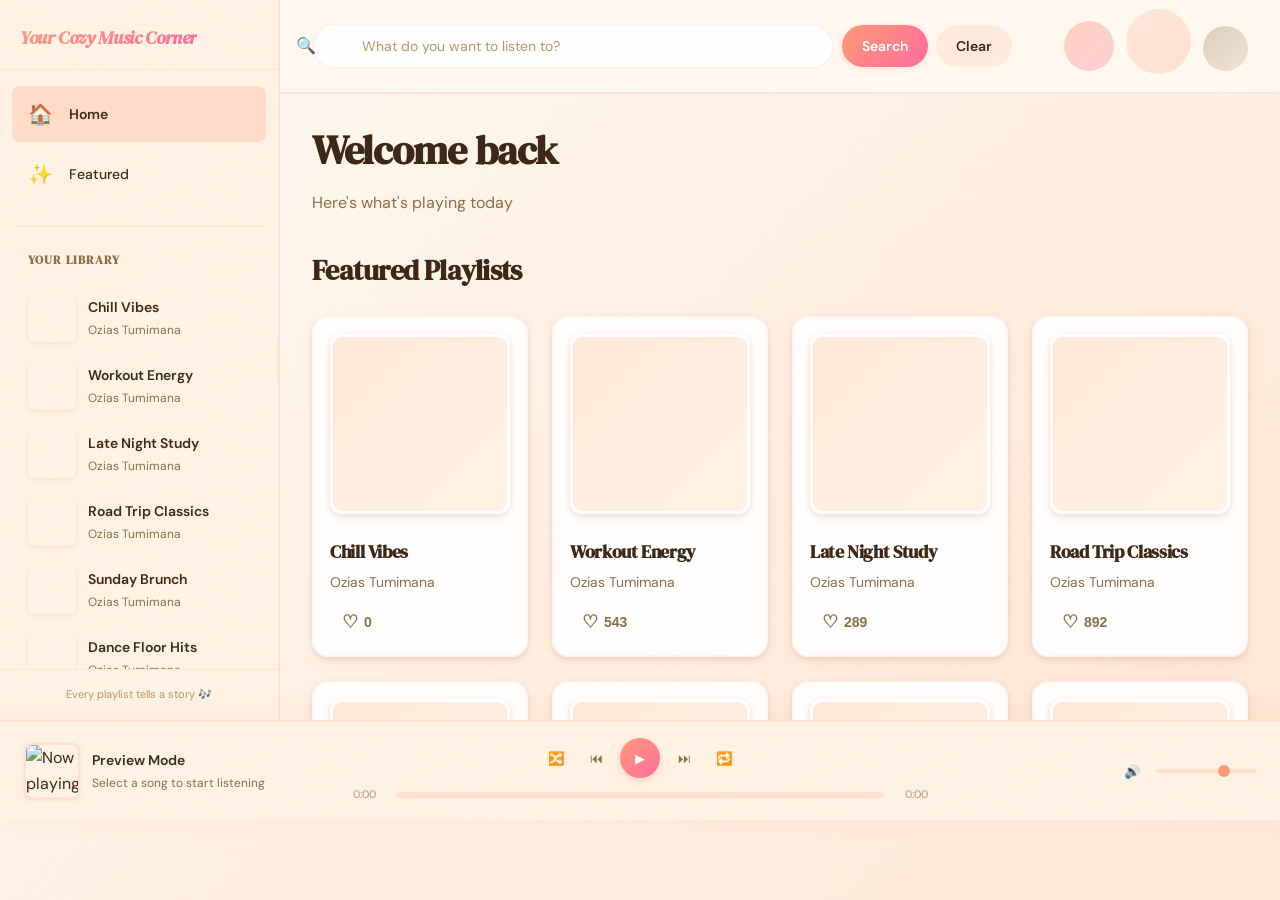
==== commit 07da54ae: "Sync" ====
--- a/music-playlist-creator/app.html
+++ b/music-playlist-creator/app.html
@@ -63,6 +63,8 @@
                         class="search-input"
                         placeholder="What do you want to listen to?"
                         aria-label="Search playlists">
+                    <button id="search-button" class="search-button" aria-label="Search">Search</button>
+                    <button id="clear-button" class="clear-button" aria-label="Clear search">Clear</button>
                 </div>
                 <div class="header-graphic">
                     <div class="orb orb-1"></div>
--- a/music-playlist-creator/app-layout.css
+++ b/music-playlist-creator/app-layout.css
@@ -288,9 +288,11 @@
 }
 
 .search-container-main {
-    position: relative;
+    display: flex;
+    gap: 8px;
+    align-items: center;
     flex: 1;
-    max-width: 500px;
+    max-width: 700px;
 }
 
 .search-container-main .search-icon {
@@ -304,7 +306,7 @@
 }
 
 .search-container-main .search-input {
-    width: 100%;
+    flex: 1;
     padding: 12px 16px 12px 48px;
     border-radius: 24px;
     border: 2px solid rgba(255, 154, 118, 0.15);
@@ -534,3 +536,41 @@
         display: none;
     }
 }
+
+/* ===================================
+   SEARCH AND CLEAR BUTTONS
+   =================================== */
+
+.search-button,
+.clear-button {
+    padding: 12px 20px;
+    border-radius: 24px;
+    border: none;
+    font-size: 14px;
+    font-weight: 600;
+    cursor: pointer;
+    transition: all 0.2s;
+    font-family: 'DM Sans', sans-serif;
+    white-space: nowrap;
+}
+
+.search-button {
+    background: linear-gradient(135deg, #FF9A76, #FF6B9D);
+    color: white;
+    box-shadow: 0 2px 8px rgba(255, 154, 118, 0.2);
+}
+
+.search-button:hover {
+    transform: scale(1.05);
+    box-shadow: 0 4px 12px rgba(255, 154, 118, 0.4);
+}
+
+.clear-button {
+    background: rgba(255, 154, 118, 0.15);
+    color: var(--text-primary);
+}
+
+.clear-button:hover {
+    background: rgba(255, 154, 118, 0.25);
+    transform: scale(1.05);
+}
